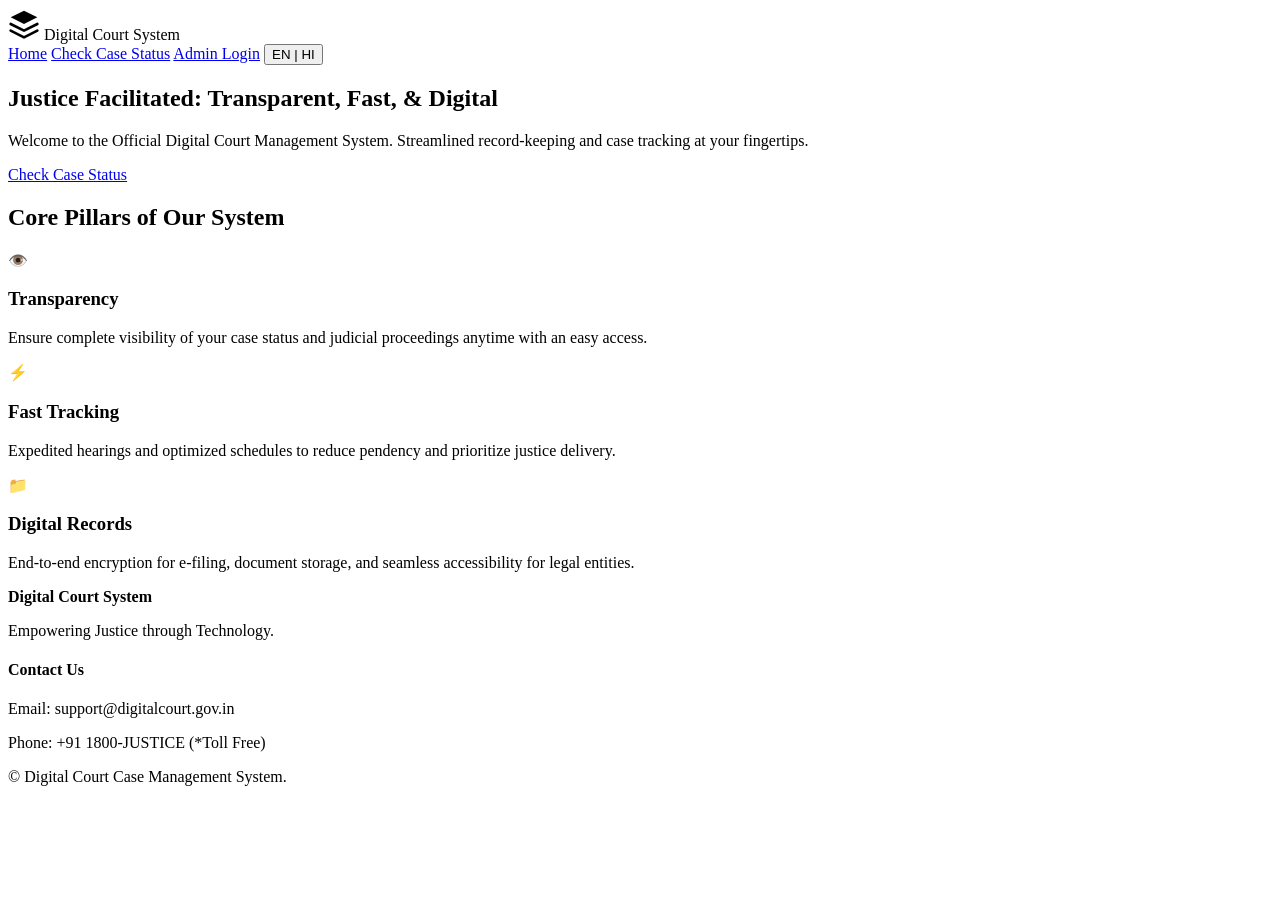
==== index.html @ fd86f63e "Add files via upload" ====
<!DOCTYPE html>
<html lang="en">
<head>
    <meta charset="UTF-8">
    <meta name="viewport" content="width=device-width, initial-scale=1.0">
    <title>Digital Court System | Case Management System</title>
    <meta name="description" content="A modern, transparent, and fast Digital Court System to track and manage court cases securely.">
    <link rel="preconnect" href="https://fonts.googleapis.com">
    <link rel="preconnect" href="https://fonts.gstatic.com" crossorigin>
    <link href="https://fonts.googleapis.com/css2?family=Inter:wght@300;400;500;600;700&display=swap" rel="stylesheet">
    <link rel="stylesheet" href="styles/main.css">
</head>
<body>
    <header class="navbar">
        <div class="container nav-content">
            <div class="logo">
                <svg width="32" height="32" viewBox="0 0 24 24" fill="none" class="brand-icon">
                    <path d="M12 2L2 7L12 12L22 7L12 2Z" fill="currentColor"/>
                    <path d="M2 17L12 22L22 17" stroke="currentColor" stroke-width="2" stroke-linecap="round" stroke-linejoin="round"/>
                    <path d="M2 12L12 17L22 12" stroke="currentColor" stroke-width="2" stroke-linecap="round" stroke-linejoin="round"/>
                </svg>
                <span id="nav-brand">Digital Court System</span>
            </div>
            <nav class="nav-links">
                <a href="#home" id="nav-home">Home</a>
                <a href="#status" id="nav-status">Check Case Status</a>
        
                <a href="admin-login.html" id="nav-login" class="btn-outline">Admin Login</a>
                <button id="lang-toggle" class="btn-lang" aria-label="Toggle Language">
                    <span class="lang-en active">EN</span>
                    <span class="lang-divider">|</span>
                    <span class="lang-hi">HI</span>
                </button>
            </nav>
        </div>
    </header>

    <main>
        <section id="home" class="hero fade-in">
            <div class="container hero-content">
                <h1 id="hero-title">Justice Facilitated: Transparent, Fast, & Digital</h1>
                <p id="hero-subtitle">Welcome to the Official Digital Court Management System. Streamlined record-keeping and case tracking at your fingertips.</p>
                <div class="hero-actions">
                    <a href="case-status.html" class="btn btn-primary" id="btn-check">Check Case Status</a>
                </div>
            </div>
        </section>

        <section id="features" class="features container">
            <div class="section-title">
                <h2 id="features-title">Core Pillars of Our System</h2>
            </div>
            <div class="grid cards">
                <div class="card fade-in">
                    <div class="card-icon">👁️</div>
                    <h3 id="card-1-title">Transparency</h3>
                    <p id="card-1-desc">Ensure complete visibility of your case status and judicial proceedings anytime with an easy access.</p>
                </div>
                <div class="card fade-in delay-1">
                    <div class="card-icon">⚡</div>
                    <h3 id="card-2-title">Fast Tracking</h3>
                    <p id="card-2-desc">Expedited hearings and optimized schedules to reduce pendency and prioritize justice delivery.</p>
                </div>
                <div class="card fade-in delay-2">
                    <div class="card-icon">📁</div>
                    <h3 id="card-3-title">Digital Records</h3>
                    <p id="card-3-desc">End-to-end encryption for e-filing, document storage, and seamless accessibility for legal entities.</p>
                </div>
            </div>
        </section>
    </main>

    <footer>
        <div class="container footer-content">
            <div class="footer-logo">
                <b id="footer-title">Digital Court System</b>
                <p id="footer-desc">Empowering Justice through Technology.</p>
            </div>
            <div class="footer-contact">
                <h4 id="footer-contact-title">Contact Us</h4>
                <p>Email: support@digitalcourt.gov.in</p>
                <p>Phone: +91 1800-JUSTICE (*Toll Free)</p>
            </div>
        </div>
        <div class="footer-bottom">
            <p id="footer-copy">&copy; Digital Court Case Management System. </p>
        </div>
    </footer>

    <script src="js/app.js"></script>
</body>
</html>
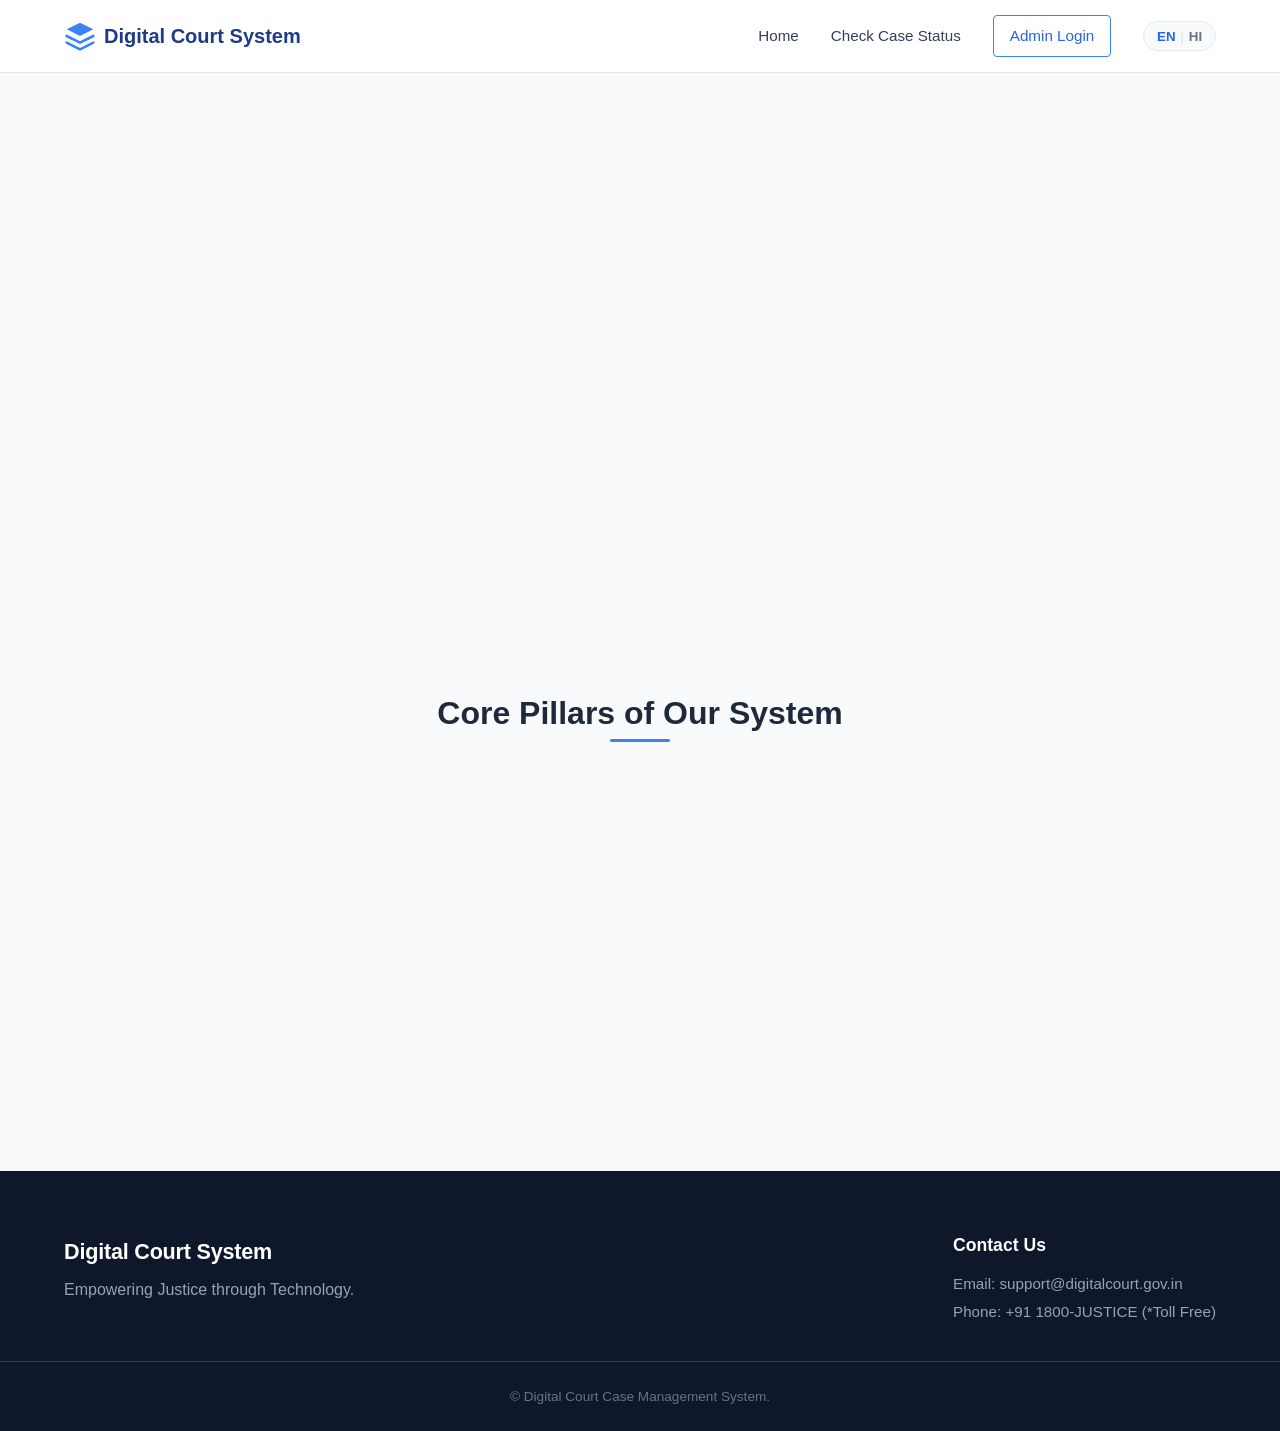
==== commit baea8130: "Update index.html" ====
--- a/index.html
+++ b/index.html
@@ -8,7 +8,7 @@
     <link rel="preconnect" href="https://fonts.googleapis.com">
     <link rel="preconnect" href="https://fonts.gstatic.com" crossorigin>
     <link href="https://fonts.googleapis.com/css2?family=Inter:wght@300;400;500;600;700&display=swap" rel="stylesheet">
-    <link rel="stylesheet" href="styles/main.css">
+    <link rel="stylesheet" href="main.css">
 </head>
 <body>
     <header class="navbar">
--- a/main.css
+++ b/main.css
@@ -0,0 +1,184 @@
+:root {
+    /* Color Palette - Premium Indian Court Theme */
+    --clr-primary-900: #0f172a;
+    --clr-primary-800: #1e293b;
+    --clr-primary-700: #1e3a8a; /* Deep Royal blue */
+    --clr-primary-600: #2563eb; 
+    --clr-primary-500: #3b82f6; /* Accent blue */
+    
+    --clr-surface: #ffffff;
+    --clr-background: #f8fafc;
+    --clr-text-main: #334155;
+    --clr-text-muted: #64748b;
+    --clr-border: #e2e8f0;
+    
+    /* Typography */
+    --font-sans: 'Inter', sans-serif;
+    
+    /* Spacing & Layout */
+    --spacing-1: 0.25rem;
+    --spacing-2: 0.5rem;
+    --spacing-3: 1rem;
+    --spacing-4: 1.5rem;
+    --spacing-5: 2rem;
+    --spacing-8: 4rem;
+    
+    /* Shadows & Radii */
+    --radius-sm: 4px;
+    --radius-md: 8px;
+    --radius-lg: 12px;
+    --shadow-sm: 0 1px 3px rgba(0,0,0,0.05);
+    --shadow-md: 0 4px 6px -1px rgba(0,0,0,0.1), 0 2px 4px -1px rgba(0,0,0,0.06);
+    --shadow-lg: 0 10px 15px -3px rgba(0,0,0,0.1), 0 4px 6px -2px rgba(0,0,0,0.05);
+    --shadow-hover: 0 20px 25px -5px rgba(0,0,0,0.1), 0 10px 10px -5px rgba(0,0,0,0.04);
+}
+
+/* Reset & Base */
+* { box-sizing: border-box; margin: 0; padding: 0; }
+body {
+    font-family: var(--font-sans);
+    background-color: var(--clr-background);
+    color: var(--clr-text-main);
+    line-height: 1.6;
+    overflow-x: hidden;
+    scroll-behavior: smooth;
+    -webkit-font-smoothing: antialiased;
+}
+a { text-decoration: none; color: inherit; }
+.container { width: 100%; max-width: 1200px; margin: 0 auto; padding: 0 var(--spacing-4); }
+
+/* Typography */
+h1, h2, h3, h4 { color: var(--clr-primary-900); font-weight: 700; line-height: 1.2; }
+
+/* Navbar */
+.navbar {
+    background-color: rgba(255, 255, 255, 0.9);
+    backdrop-filter: blur(10px);
+    position: fixed; top: 0; left: 0; right: 0; z-index: 100;
+    border-bottom: 1px solid var(--clr-border);
+    transition: all 0.3s ease;
+}
+.nav-content { display: flex; justify-content: space-between; align-items: center; height: 72px; }
+.logo { display: flex; align-items: center; gap: var(--spacing-2); font-weight: 700; font-size: 1.25rem; color: var(--clr-primary-700); }
+.brand-icon { color: var(--clr-primary-500); }
+.nav-links { display: flex; align-items: center; gap: var(--spacing-5); font-weight: 500; font-size: 0.95rem; }
+.nav-links a { transition: color 0.2s; }
+.nav-links a:hover { color: var(--clr-primary-500); }
+.btn-lang { 
+    background: var(--clr-background); border: 1px solid var(--clr-border); padding: 0.4rem 0.8rem;
+    border-radius: 20px; cursor: pointer; font-family: inherit; font-weight: 600; display: flex; gap: 0.3rem; 
+    transition: transform 0.2s ease, border-color 0.2s; color: var(--clr-text-muted); align-items: center;
+}
+.btn-lang:hover { border-color: var(--clr-primary-500); transform: translateY(-1px); }
+.btn-lang .active { color: var(--clr-primary-600); }
+.lang-divider { color: var(--clr-border); }
+
+/* Buttons */
+.btn {
+    display: inline-flex; align-items: center; justify-content: center;
+    padding: 0.75rem 1.5rem; font-weight: 600; border-radius: var(--radius-md);
+    transition: all 0.3s cubic-bezier(0.4, 0, 0.2, 1); cursor: pointer; text-align: center;
+}
+.btn-primary {
+    background: linear-gradient(135deg, var(--clr-primary-700), var(--clr-primary-600)); 
+    color: white; box-shadow: var(--shadow-md); border: none;
+}
+.btn-primary:hover {
+    transform: translateY(-2px); box-shadow: var(--shadow-lg); filter: brightness(1.1); color: white;
+}
+.btn-secondary { background: white; color: var(--clr-primary-700); border: 1px solid var(--clr-border); }
+.btn-secondary:hover { border-color: var(--clr-primary-500); color: var(--clr-primary-600); box-shadow: var(--shadow-md); transform: translateY(-2px); }
+.btn-outline { border: 1.5px solid var(--clr-primary-500); color: var(--clr-primary-600); padding: 0.5rem 1rem; border-radius: var(--radius-sm); transition: all 0.2s; }
+.btn-outline:hover { background: var(--clr-primary-500); color: white; }
+
+/* Hero */
+.hero {
+    padding-top: 140px; padding-bottom: 80px; text-align: center;
+    background: radial-gradient(circle at top right, #e0e7ff 0%, #f8fafc 40%);
+    min-height: 70vh; display: flex; align-items: center; position: relative; overflow: hidden;
+}
+.hero::before {
+    content: ''; position: absolute; pointer-events: none;
+    top: 50%; left: 50%; transform: translate(-50%, -50%);
+    width: 100vw; height: 100vh;
+    background-image: url('data:image/svg+xml;utf8,<svg width="400" height="400" xmlns="http://www.w3.org/2000/svg"><circle cx="200" cy="200" r="180" fill="none" stroke="%233b82f6" stroke-width="1" stroke-opacity="0.05"/></svg>');
+    background-size: cover; background-position: center; z-index: 0;
+}
+.hero-content { display: flex; flex-direction: column; align-items: center; gap: var(--spacing-4); max-width: 800px; z-index: 1; }
+.hero h1 { font-size: clamp(2.5rem, 5vw, 4rem); letter-spacing: -0.02em; color: var(--clr-primary-900); }
+.hero p { font-size: 1.125rem; color: var(--clr-text-muted); max-width: 600px; margin: 0 auto; line-height: 1.8; }
+.hero-actions { display: flex; gap: var(--spacing-4); margin-top: var(--spacing-2); }
+
+/* Features Section */
+.features { padding: var(--spacing-8) var(--spacing-4); }
+.section-title { text-align: center; margin-bottom: var(--spacing-8); }
+.section-title h2 { font-size: 2rem; color: var(--clr-primary-800); position: relative; display: inline-block; }
+.section-title h2::after {
+    content: ''; position: absolute; bottom: -10px; left: 50%; transform: translateX(-50%);
+    width: 60px; height: 3px; background: var(--clr-primary-500); border-radius: 2px;
+}
+.grid { display: grid; grid-template-columns: repeat(auto-fit, minmax(300px, 1fr)); gap: var(--spacing-5); }
+
+/* Cards */
+.card {
+    background: white; padding: var(--spacing-5); border-radius: var(--radius-lg);
+    box-shadow: var(--shadow-sm); border: 1px solid var(--clr-border);
+    transition: all 0.4s cubic-bezier(0.4, 0, 0.2, 1); cursor: default;
+    position: relative; overflow: hidden; display: flex; flex-direction: column; align-items: flex-start;
+}
+.card::before {
+    content: ''; position: absolute; top: 0; left: 0; width: 100%; height: 4px;
+    background: linear-gradient(90deg, var(--clr-primary-500), var(--clr-primary-700));
+    transform: scaleX(0); transform-origin: left; transition: transform 0.4s ease;
+}
+.card:hover { transform: translateY(-10px); box-shadow: var(--shadow-hover); border-color: rgba(59, 130, 246, 0.2); }
+.card:hover::before { transform: scaleX(1); }
+.card-icon { 
+    font-size: 2.2rem; margin-bottom: var(--spacing-3); display: flex; align-items: center; justify-content: center;
+    width: 64px; height: 64px; background: #eff6ff; border-radius: var(--radius-md); color: var(--clr-primary-600);
+}
+.card h3 { margin-bottom: var(--spacing-2); font-size: 1.25rem; color: var(--clr-primary-800); }
+.card p { color: var(--clr-text-muted); font-size: 0.95rem; line-height: 1.5; }
+
+/* Animations */
+.fade-in { opacity: 0; transform: translateY(20px); transition: opacity 0.8s ease, transform 0.8s ease; }
+.fade-in.visible { opacity: 1; transform: translateY(0); }
+.delay-1 { transition-delay: 0.2s; }
+.delay-2 { transition-delay: 0.4s; }
+
+/* Footer */
+footer { background: var(--clr-primary-900); color: white; padding: var(--spacing-8) 0 var(--spacing-4); margin-top: var(--spacing-8); }
+.footer-content { display: flex; justify-content: space-between; flex-wrap: wrap; gap: var(--spacing-5); margin-bottom: var(--spacing-5); }
+.footer-logo b { font-size: 1.35rem; color: #fff; letter-spacing: -0.01em; }
+.footer-logo p { color: #94a3b8; margin-top: var(--spacing-2); max-width: 300px; }
+.footer-contact h4 { color: white; margin-bottom: var(--spacing-3); font-size: 1.1rem; }
+.footer-contact p { color: #94a3b8; font-size: 0.95rem; margin-bottom: var(--spacing-1); }
+.footer-bottom { text-align: center; padding-top: var(--spacing-4); border-top: 1px solid #334155; color: #64748b; font-size: 0.85rem; }
+
+/* Responsive Adjustments */
+@media (max-width: 768px) {
+    .nav-links { display: none; } /* Mobile nav implementation would go here */
+    .hero-actions { flex-direction: column; width: 100%; align-items: center; }
+    .hero-actions .btn { width: 100%; max-width: 300px; }
+    .hero h1 { font-size: 2.2rem; }
+    .btn-lang { position: absolute; right: var(--spacing-4); top: 18px; }
+}
+
+/* Modals */
+.modal-overlay {
+    position: fixed; top: 0; left: 0; right: 0; bottom: 0;
+    background: rgba(15, 23, 42, 0.4); backdrop-filter: blur(4px);
+    display: none; align-items: center; justify-content: center; z-index: 1000;
+    opacity: 0; transition: opacity 0.3s;
+}
+.modal-overlay.active { display: flex !important; opacity: 1; }
+.modal-card {
+    background: white; border-radius: var(--radius-lg); padding: var(--spacing-5);
+    width: 100%; max-width: 450px; box-shadow: var(--shadow-hover);
+    transform: scale(0.95); transition: transform 0.3s; margin: 0 1rem;
+}
+.modal-overlay.active .modal-card { transform: scale(1); }
+.modal-header {
+    display: flex; justify-content: space-between; align-items: center; margin-bottom: var(--spacing-4);
+}
+.modal-header h2 { font-size: 1.5rem; color: var(--clr-primary-800); }
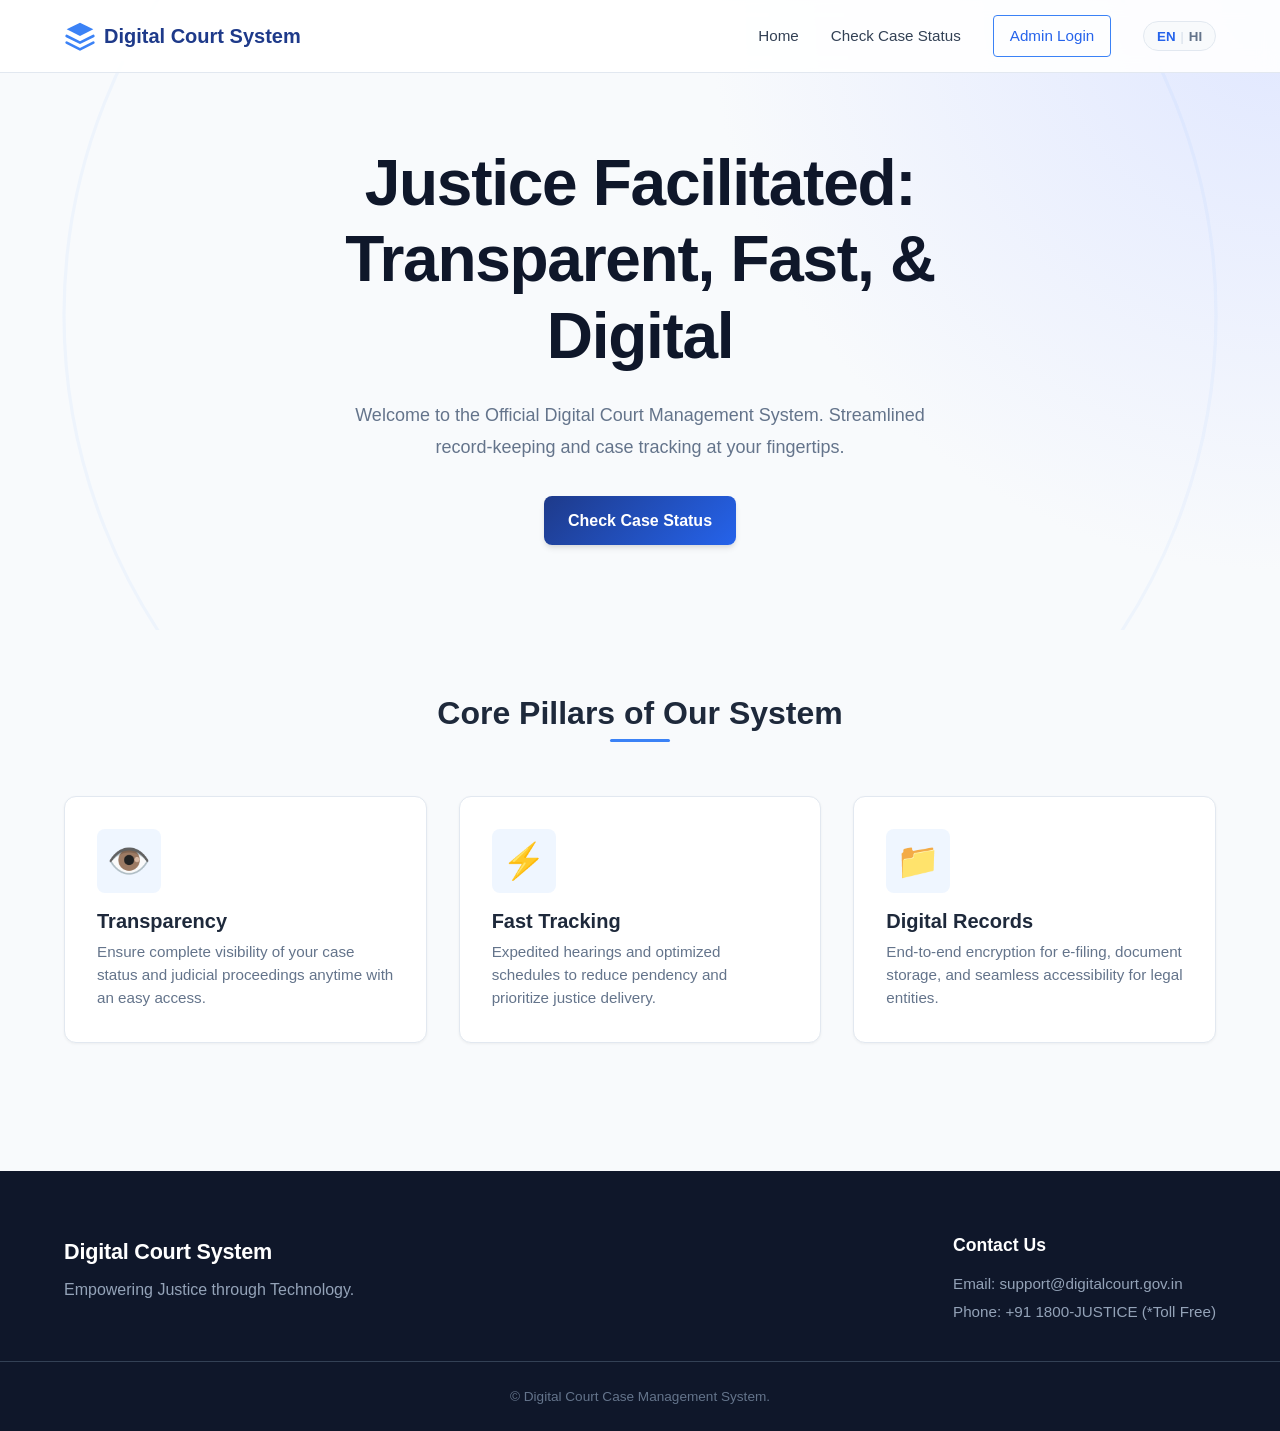
==== commit 9dd6a082: "Update index.html" ====
--- a/index.html
+++ b/index.html
@@ -87,6 +87,6 @@
         </div>
     </footer>
 
-    <script src="js/app.js"></script>
+    <script src="app.js"></script>
 </body>
 </html>
